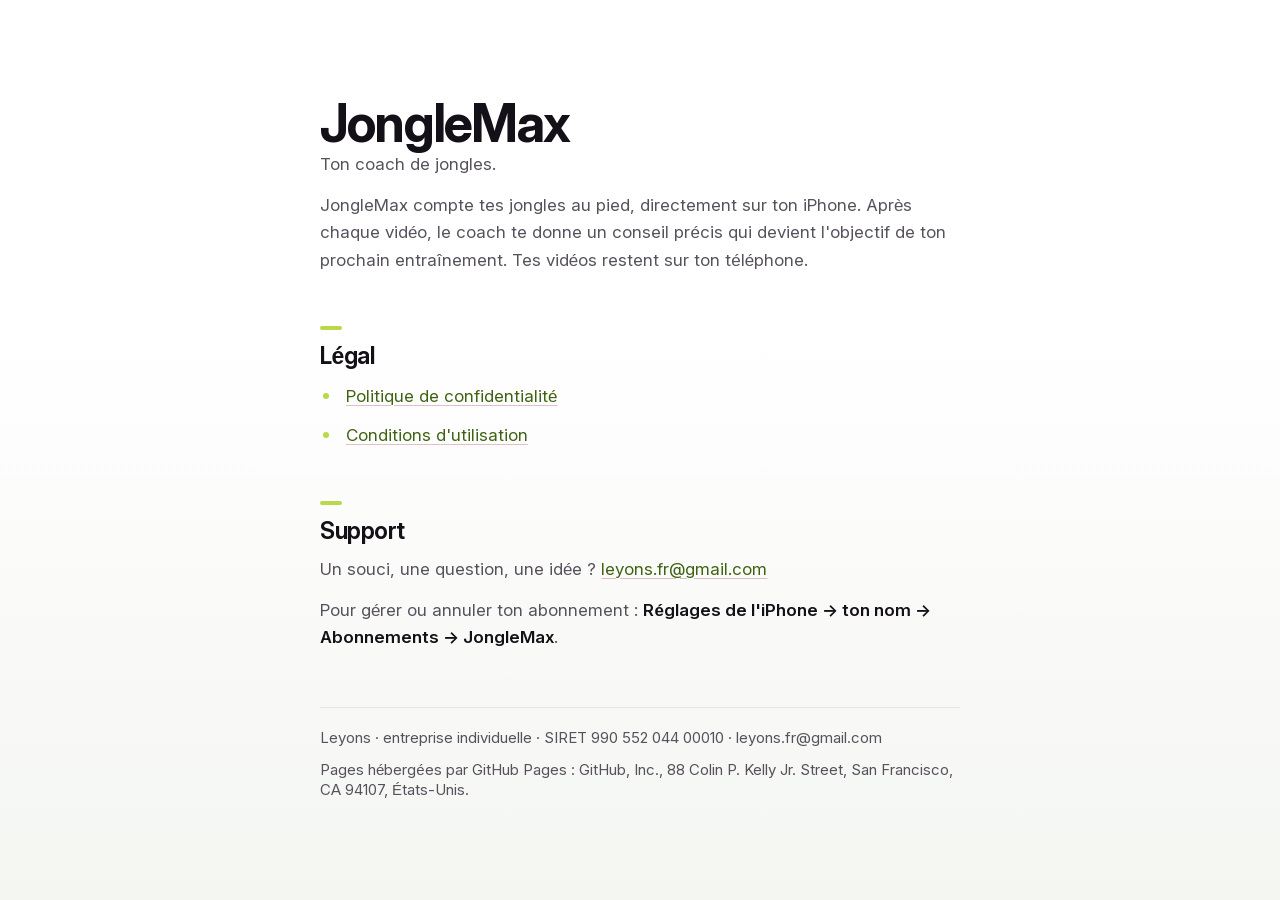
==== index.html @ 54e2ca79 "JongleMax : pages légales (confidentialité, CGU, support) Co-Authored-By: Claude Opus 5.5 <noreply@a" ====
<!doctype html>
<html lang="fr">
<head>
<meta charset="utf-8">
<meta name="viewport" content="width=device-width, initial-scale=1">
<title>JongleMax</title>
<link rel="stylesheet" href="style.css">
</head>
<body>

<h1>JongleMax</h1>

<p>Ton coach de jongles.</p>

<p>JongleMax compte tes jongles au pied, directement sur ton iPhone. Après chaque vidéo, le coach te donne un conseil précis qui devient l'objectif de ton prochain entraînement. Tes vidéos restent sur ton téléphone.</p>

<h2>Légal</h2>

<ul>
  <li><a href="confidentialite.html">Politique de confidentialité</a></li>
  <li><a href="cgu.html">Conditions d'utilisation</a></li>
</ul>

<h2>Support</h2>

<p>Un souci, une question, une idée&nbsp;? <a href="mailto:leyons.fr@gmail.com">leyons.fr@gmail.com</a></p>

<p>Pour gérer ou annuler ton abonnement&nbsp;: <strong>Réglages de l'iPhone → ton nom → Abonnements → JongleMax</strong>.</p>

<hr>
<footer>
Leyons · entreprise individuelle · SIRET 990 552 044 00010 · <a href="mailto:leyons.fr@gmail.com">leyons.fr@gmail.com</a><br>
Pages hébergées par GitHub Pages&nbsp;: GitHub, Inc., 88 Colin P. Kelly Jr. Street, San Francisco, CA 94107, États-Unis.
</footer>

</body>
</html>
---- style.css ----
/* JongleMax legal pages (style repris de Jawlyn, couleurs neutres en attendant la DA). Light only since 29/09/2026: they take the look of
   jawlyn.app (its footer links here), a warm white page with ink text, so a
   tap on "Privacy" lands on the same world, never on a dark one. The old
   prefers-color-scheme dark block is gone on purpose: an iPhone in dark mode
   used to open these pages on the night background.

   Still plain and fast: no script, one stylesheet, Inter self-hosted here
   (fonts/, OFL), so no request leaves for a font service. The text lives
   in the HTML and this file never adds any: every decoration below is an
   empty pseudo-element.

   Contrast, measured (WCAG 2) on white / on the blush #FBF3F6 / on the
   pinkest pixel rendered, the foot of the glass card (#FAEEF1): ink 18.9 /
   17.3 / 16.7; the grey 7.7 / 7.0 / 6.8; the link pink 5.5 / 5.0 / 4.8. The
   pale pink #F2A6BB (1.9:1) is never text: only the bullets and the small
   bar over each heading. */
:root {
  color-scheme: light;

  --bg-0: #ffffff;
  --bg-1: #f4f6f2;
  --ink: #131017;
  --ink-2: #57515c;
  --rose: #b8d94a;
  /* The landing's deep pink #B0506F measured 4.4:1 on the card's foot: one
     step deeper here, so a link passes 4.5 wherever it lands. */
  --rose-ink: #3f6212;
  --rose-tint: rgba(184, 217, 74, 0.32);
  --hairline: rgba(19, 16, 23, 0.08);

  /* The landing's glass card (slGlass): white to pink white, a sheen on the
     top half, a 1 px rim white at the top and pink at the foot. */
  --glass: linear-gradient(180deg, rgba(255, 255, 255, 0.86), rgba(252, 247, 249, 0.74));
  --glass-sheen: linear-gradient(180deg, rgba(255, 255, 255, 0.6), rgba(255, 255, 255, 0) 55%);
  --glass-rim: linear-gradient(180deg, #fff 0%, rgba(242, 166, 187, 0.35) 50%, rgba(242, 166, 187, 0.5) 100%);
  --glass-shadow: 0 10px 28px -12px rgba(70, 30, 50, 0.22), 0 2px 6px -2px rgba(70, 30, 50, 0.08);

  --font: 'Inter', -apple-system, BlinkMacSystemFont, 'Segoe UI', Roboto, sans-serif;
  --gutter: 20px;
}

/* Inter variable (weight + optical size), cut to the glyphs of these pages:
   ASCII, nbsp, the middle dot, the arrow of "Settings → Clear My Data"
   and "Settings → Manage My Subscription". Cut from Inter 4.1 (rsms/inter,
   InterVariable*.ttf), not from the landing's file: the Google latin
   subset that one comes from has no arrow, so the system font drew it.
   The other 100 glyphs keep the same outlines and metrics:
     python3 -m fontTools.subset InterVariable.ttf --flavor=woff2 \
       --unicodes="U+0020-007E,U+00A0,U+00A9,U+00B7,U+200B,U+2019,U+2192" \
       --layout-features=kern,liga --output-file=fonts/inter-opsz.woff2
   (the same for InterVariable-Italic.ttf -> inter-opsz-italic.woff2). */
@font-face {
  font-family: 'Inter';
  font-style: normal;
  font-weight: 100 900;
  font-display: swap;
  src: url('fonts/inter-opsz.woff2') format('woff2');
}
@font-face {
  font-family: 'Inter';
  font-style: italic;
  font-weight: 100 900;
  font-display: swap;
  src: url('fonts/inter-opsz-italic.woff2') format('woff2');
}

*,
*::before,
*::after {
  box-sizing: border-box;
}

html {
  background-color: var(--bg-0);
  -webkit-text-size-adjust: 100%;
  text-size-adjust: 100%;
}

body {
  margin: 0 auto;
  padding: 44px var(--gutter) calc(32px + env(safe-area-inset-bottom));
  max-width: calc(640px + 2 * var(--gutter));
  font-family: var(--font);
  font-size: 17px;
  font-weight: 400;
  line-height: 1.6;
  font-optical-sizing: auto;
  color: var(--ink-2);
  background: transparent;
  -webkit-font-smoothing: antialiased;
  -moz-osx-font-smoothing: grayscale;
  overflow-wrap: break-word;
}

/* The page's white, fading to the blush at the foot of the screen, fixed
   (background-attachment: fixed is ignored by iOS Safari, a fixed layer is
   not). */
body::before {
  content: '';
  position: fixed;
  inset: 0;
  z-index: -1;
  background-color: var(--bg-0);
  background-image: linear-gradient(180deg, var(--bg-0) 0%, var(--bg-0) 35%, var(--bg-1) 100%);
  pointer-events: none;
}

::selection {
  background: var(--rose-tint);
  color: var(--ink);
}

/* ---- type ---------------------------------------------------------------- */

h1 {
  margin: 0;
  font-size: clamp(34px, 9.4vw, 40px);
  font-weight: 650;
  font-variation-settings: 'opsz' 32;
  line-height: 1.06;
  letter-spacing: -0.03em;
  color: var(--ink);
  text-wrap: balance;
}

/* Under the title: the app, the date, the one-line change note. */
.updated {
  margin: 12px 0 28px;
  font-size: 15px;
  line-height: 1.5;
  color: var(--ink-2);
}

/* The opening paragraph of each page, in the landing's glass card. */
.updated + p {
  margin: 0 0 8px;
  padding: 18px 20px;
  border: 1px solid transparent;
  border-radius: 20px;
  background:
    var(--glass-sheen) padding-box,
    var(--glass) padding-box,
    var(--glass-rim) border-box;
  box-shadow: var(--glass-shadow);
  color: var(--ink-2);
}

h2 {
  margin: 44px 0 10px;
  font-size: 21px;
  font-weight: 650;
  line-height: 1.25;
  letter-spacing: -0.02em;
  color: var(--ink);
  text-wrap: balance;
  scroll-margin-top: 24px;
}

/* The landing's pink pill, small, over each heading: it marks where a
   section starts on a long page. */
h2::before {
  content: '';
  display: block;
  width: 22px;
  height: 4px;
  margin-bottom: 12px;
  border-radius: 2px;
  background: var(--rose);
}

p {
  margin: 0 0 14px;
}

/* No lone word on the last line ("it.", "28, 2026."), where supported. */
p,
li {
  text-wrap: pretty;
}

strong {
  font-weight: 600;
  color: var(--ink);
}

ul {
  margin: 0 0 14px;
  padding-left: 22px;
}

li {
  margin: 0 0 10px;
  padding-left: 4px;
}

/* ::marker keeps the list a list for VoiceOver (list-style: none would not). */
li::marker {
  color: var(--rose);
  font-size: 1.1em;
}

a {
  color: var(--rose-ink);
  text-decoration: underline;
  text-decoration-color: rgba(168, 74, 105, 0.35);
  text-decoration-thickness: 1px;
  text-underline-offset: 3px;
}

a:hover,
a:active {
  color: var(--ink);
  text-decoration-color: currentColor;
}

a:focus-visible {
  outline: 2px solid var(--ink);
  outline-offset: 2px;
  border-radius: 2px;
}

hr {
  height: 0;
  margin: 56px 0 0;
  border: 0;
  border-top: 1px solid var(--hairline);
}

/* The foot: the other page and the home, in the grey, as 44 px targets. */
footer {
  padding-top: 8px;
  font-size: 15px;
  line-height: 20px;
  color: var(--ink-2);
}

footer a {
  display: inline-flex;
  align-items: center;
  min-height: 44px;
  color: var(--ink-2);
  text-decoration: none;
}

footer a:hover,
footer a:active {
  color: var(--ink);
  text-decoration: underline;
}

/* index.html's foot is a line of text, not links: give it the same height. */
footer:not(:has(a)) {
  padding-top: 20px;
}

@media (min-width: 900px) {
  :root {
    --gutter: 40px;
  }

  body {
    padding-top: 96px;
    padding-bottom: 48px;
  }

  h1 {
    font-size: 52px;
    font-weight: 700;
    letter-spacing: -0.035em;
  }

  .updated {
    margin: 16px 0 36px;
  }

  .updated + p {
    padding: 22px 26px;
    border-radius: 24px;
  }

  h2 {
    margin-top: 52px;
    font-size: 23px;
  }
}
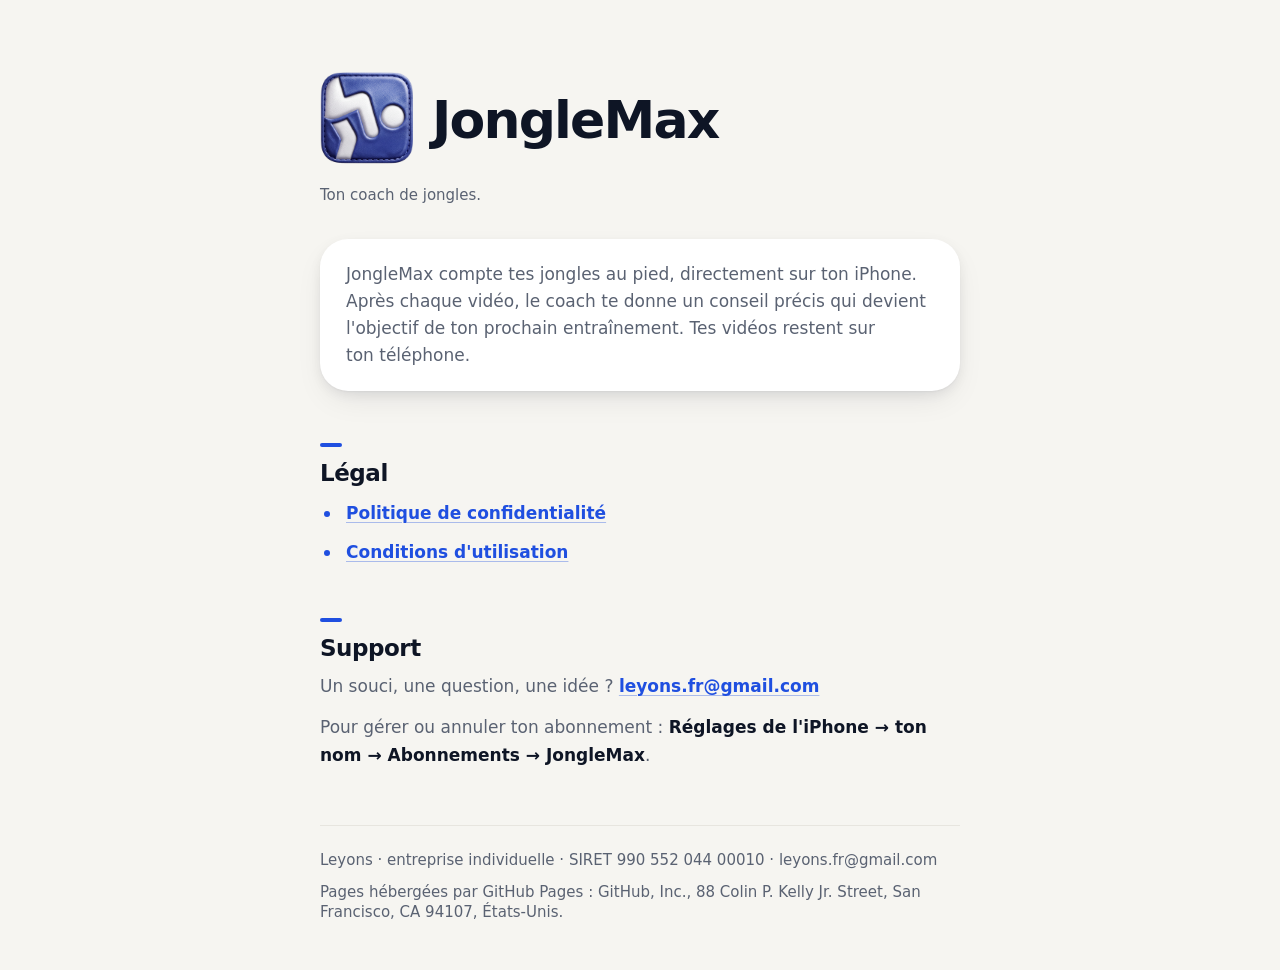
==== commit c37eaa5f: "Design system « Le bleu du coach » : craie, encre, bleu club, SF Pro Rounded, mode sombre, logo Co-A" ====
--- a/index.html
+++ b/index.html
@@ -3,16 +3,21 @@
 <head>
 <meta charset="utf-8">
 <meta name="viewport" content="width=device-width, initial-scale=1">
+<meta name="color-scheme" content="light dark">
+<meta name="theme-color" content="#F6F5F1" media="(prefers-color-scheme: light)">
+<meta name="theme-color" content="#0B0F17" media="(prefers-color-scheme: dark)">
 <title>JongleMax</title>
+<link rel="icon" href="logo.png" type="image/png">
+<link rel="apple-touch-icon" href="logo.png">
 <link rel="stylesheet" href="style.css">
 </head>
 <body>
 
-<h1>JongleMax</h1>
+<h1 class="marque grande"><img src="logo.png" alt="" width="72" height="72"><span>JongleMax</span></h1>
 
-<p>Ton coach de jongles.</p>
+<p class="updated">Ton coach de jongles.</p>
 
-<p>JongleMax compte tes jongles au pied, directement sur ton iPhone. Après chaque vidéo, le coach te donne un conseil précis qui devient l'objectif de ton prochain entraînement. Tes vidéos restent sur ton téléphone.</p>
+<p class="carte">JongleMax compte tes jongles au pied, directement sur ton iPhone. Après chaque vidéo, le coach te donne un conseil précis qui devient l'objectif de ton prochain entraînement. Tes vidéos restent sur ton téléphone.</p>
 
 <h2>Légal</h2>
 
--- a/style.css
+++ b/style.css
@@ -1,67 +1,38 @@
-/* JongleMax legal pages (style repris de Jawlyn, couleurs neutres en attendant la DA). Light only since 29/09/2026: they take the look of
-   jawlyn.app (its footer links here), a warm white page with ink text, so a
-   tap on "Privacy" lands on the same world, never on a dark one. The old
-   prefers-color-scheme dark block is gone on purpose: an iPhone in dark mode
-   used to open these pages on the night background.
-
-   Still plain and fast: no script, one stylesheet, Inter self-hosted here
-   (fonts/, OFL), so no request leaves for a font service. The text lives
-   in the HTML and this file never adds any: every decoration below is an
-   empty pseudo-element.
-
-   Contrast, measured (WCAG 2) on white / on the blush #FBF3F6 / on the
-   pinkest pixel rendered, the foot of the glass card (#FAEEF1): ink 18.9 /
-   17.3 / 16.7; the grey 7.7 / 7.0 / 6.8; the link pink 5.5 / 5.0 / 4.8. The
-   pale pink #F2A6BB (1.9:1) is never text: only the bullets and the small
-   bar over each heading. */
+/* JongleMax, pages légales : le design system de l'app, « Le bleu du coach » (docs/DESIGN-SYSTEM.md), 22/10/2026.
+   Du papier craie, de l'encre, un seul bleu. La page suit le mode clair / sombre de l'iPhone, comme l'app : craie et
+   encre le jour, nuit bleutée et craie la nuit. La police est celle de l'app, SF Pro Rounded (`ui-rounded`, la police du
+   système sur iPhone et Mac : rien à télécharger) ; ailleurs, la police du système.
+   Toujours plain et rapide : aucun script, aucun cookie, une feuille de style, une image (le logo). */
 :root {
-  color-scheme: light;
-
-  --bg-0: #ffffff;
-  --bg-1: #f4f6f2;
-  --ink: #131017;
-  --ink-2: #57515c;
-  --rose: #b8d94a;
-  /* The landing's deep pink #B0506F measured 4.4:1 on the card's foot: one
-     step deeper here, so a link passes 4.5 wherever it lands. */
-  --rose-ink: #3f6212;
-  --rose-tint: rgba(184, 217, 74, 0.32);
-  --hairline: rgba(19, 16, 23, 0.08);
-
-  /* The landing's glass card (slGlass): white to pink white, a sheen on the
-     top half, a 1 px rim white at the top and pink at the foot. */
-  --glass: linear-gradient(180deg, rgba(255, 255, 255, 0.86), rgba(252, 247, 249, 0.74));
-  --glass-sheen: linear-gradient(180deg, rgba(255, 255, 255, 0.6), rgba(255, 255, 255, 0) 55%);
-  --glass-rim: linear-gradient(180deg, #fff 0%, rgba(242, 166, 187, 0.35) 50%, rgba(242, 166, 187, 0.5) 100%);
-  --glass-shadow: 0 10px 28px -12px rgba(70, 30, 50, 0.22), 0 2px 6px -2px rgba(70, 30, 50, 0.08);
-
-  --font: 'Inter', -apple-system, BlinkMacSystemFont, 'Segoe UI', Roboto, sans-serif;
+  color-scheme: light dark;
+
+  --craie: #F6F5F1;
+  --surface: #FFFFFF;
+  --encre: #0E1525;
+  --gris: #5A6272;
+  --bleu: #1F4FE0;
+  --bleu-lave: #E6ECFD;
+  --separateur: #E7E5DF;
+  --selection: rgba(31, 79, 224, 0.18);
+  /* L'ombre douce des cartes de l'app (Shadow.carte, 3 couches), mode clair seulement. */
+  --ombre-carte: 0 1px 2px rgba(14, 21, 37, 0.04), 0 4px 12px rgba(14, 21, 37, 0.06), 0 12px 32px -8px rgba(14, 21, 37, 0.10);
+
+  --font: ui-rounded, -apple-system, BlinkMacSystemFont, "SF Pro Rounded", "SF Pro Text", system-ui, "Segoe UI", Roboto, sans-serif;
   --gutter: 20px;
 }
 
-/* Inter variable (weight + optical size), cut to the glyphs of these pages:
-   ASCII, nbsp, the middle dot, the arrow of "Settings → Clear My Data"
-   and "Settings → Manage My Subscription". Cut from Inter 4.1 (rsms/inter,
-   InterVariable*.ttf), not from the landing's file: the Google latin
-   subset that one comes from has no arrow, so the system font drew it.
-   The other 100 glyphs keep the same outlines and metrics:
-     python3 -m fontTools.subset InterVariable.ttf --flavor=woff2 \
-       --unicodes="U+0020-007E,U+00A0,U+00A9,U+00B7,U+200B,U+2019,U+2192" \
-       --layout-features=kern,liga --output-file=fonts/inter-opsz.woff2
-   (the same for InterVariable-Italic.ttf -> inter-opsz-italic.woff2). */
-@font-face {
-  font-family: 'Inter';
-  font-style: normal;
-  font-weight: 100 900;
-  font-display: swap;
-  src: url('fonts/inter-opsz.woff2') format('woff2');
-}
-@font-face {
-  font-family: 'Inter';
-  font-style: italic;
-  font-weight: 100 900;
-  font-display: swap;
-  src: url('fonts/inter-opsz-italic.woff2') format('woff2');
+@media (prefers-color-scheme: dark) {
+  :root {
+    --craie: #0B0F17;
+    --surface: #151B26;
+    --encre: #EEF1F6;
+    --gris: #A3ABBA;
+    --bleu: #6E9BFF;
+    --bleu-lave: #1B2540;
+    --separateur: #222A38;
+    --selection: rgba(110, 155, 255, 0.28);
+    --ombre-carte: none;
+  }
 }
 
 *,
@@ -71,93 +42,117 @@
 }
 
 html {
-  background-color: var(--bg-0);
+  background-color: var(--craie);
   -webkit-text-size-adjust: 100%;
   text-size-adjust: 100%;
 }
 
 body {
   margin: 0 auto;
-  padding: 44px var(--gutter) calc(32px + env(safe-area-inset-bottom));
+  padding: 24px var(--gutter) calc(32px + env(safe-area-inset-bottom));
   max-width: calc(640px + 2 * var(--gutter));
   font-family: var(--font);
   font-size: 17px;
   font-weight: 400;
   line-height: 1.6;
-  font-optical-sizing: auto;
-  color: var(--ink-2);
-  background: transparent;
+  color: var(--gris);
+  background: var(--craie);
   -webkit-font-smoothing: antialiased;
   -moz-osx-font-smoothing: grayscale;
   overflow-wrap: break-word;
 }
 
-/* The page's white, fading to the blush at the foot of the screen, fixed
-   (background-attachment: fixed is ignored by iOS Safari, a fixed layer is
-   not). */
-body::before {
-  content: '';
-  position: fixed;
-  inset: 0;
-  z-index: -1;
-  background-color: var(--bg-0);
-  background-image: linear-gradient(180deg, var(--bg-0) 0%, var(--bg-0) 35%, var(--bg-1) 100%);
-  pointer-events: none;
-}
-
 ::selection {
-  background: var(--rose-tint);
-  color: var(--ink);
-}
-
-/* ---- type ---------------------------------------------------------------- */
+  background: var(--selection);
+  color: var(--encre);
+}
+
+/* ---- la marque : le logo cuir et le nom, comme dans l'app (components/Marque.tsx) ------------------------------ */
+
+.marque {
+  display: flex;
+  align-items: center;
+  gap: 10px;
+  margin: 0 0 36px;
+  color: var(--encre);
+  text-decoration: none;
+}
+
+.marque img {
+  width: 36px;
+  height: 36px;
+  display: block;
+}
+
+.marque span {
+  font-size: 20px;
+  font-weight: 800;
+  letter-spacing: -0.02em;
+  line-height: 1;
+}
+
+/* Sur la page d'accueil, la marque est le titre. */
+.marque.grande {
+  gap: 16px;
+  margin: 24px 0 8px;
+}
+
+.marque.grande img {
+  width: 72px;
+  height: 72px;
+}
+
+.marque.grande span {
+  font-size: clamp(34px, 9.4vw, 40px);
+  letter-spacing: -0.03em;
+}
+
+/* ---- type -------------------------------------------------------------------------------------------------- */
 
 h1 {
   margin: 0;
   font-size: clamp(34px, 9.4vw, 40px);
-  font-weight: 650;
-  font-variation-settings: 'opsz' 32;
+  font-weight: 800;
   line-height: 1.06;
   letter-spacing: -0.03em;
-  color: var(--ink);
+  color: var(--encre);
   text-wrap: balance;
 }
 
-/* Under the title: the app, the date, the one-line change note. */
+/* Sous le titre : l'app, la date. */
 .updated {
-  margin: 12px 0 28px;
+  margin: 12px 0 24px;
   font-size: 15px;
   line-height: 1.5;
-  color: var(--ink-2);
-}
-
-/* The opening paragraph of each page, in the landing's glass card. */
-.updated + p {
+  color: var(--gris);
+}
+
+/* Le premier paragraphe de chaque page, dans une carte blanche posée sur la craie (sans bordure, ombre douce). */
+.carte {
   margin: 0 0 8px;
   padding: 18px 20px;
-  border: 1px solid transparent;
-  border-radius: 20px;
-  background:
-    var(--glass-sheen) padding-box,
-    var(--glass) padding-box,
-    var(--glass-rim) border-box;
-  box-shadow: var(--glass-shadow);
-  color: var(--ink-2);
+  border-radius: 24px;
+  background: var(--surface);
+  box-shadow: var(--ombre-carte);
+  color: var(--gris);
+}
+
+.carte strong {
+  color: var(--encre);
 }
 
 h2 {
   margin: 44px 0 10px;
   font-size: 21px;
-  font-weight: 650;
+  font-weight: 800;
   line-height: 1.25;
   letter-spacing: -0.02em;
-  color: var(--ink);
+  color: var(--encre);
   text-wrap: balance;
   scroll-margin-top: 24px;
 }
 
-/* The landing's pink pill, small, over each heading: it marks where a
-   section starts on a long page. */
+/* Le petit trait bleu club au-dessus de chaque section : la barre de niveau de l'app, en miniature. */
 h2::before {
   content: '';
   display: block;
@@ -165,22 +160,28 @@
   height: 4px;
   margin-bottom: 12px;
   border-radius: 2px;
-  background: var(--rose);
+  background: var(--bleu);
+}
+
+h3 {
+  margin: 28px 0 8px;
+  font-size: 17px;
+  font-weight: 700;
+  color: var(--encre);
 }
 
 p {
   margin: 0 0 14px;
 }
 
-/* No lone word on the last line ("it.", "28, 2026."), where supported. */
 p,
 li {
   text-wrap: pretty;
 }
 
 strong {
-  font-weight: 600;
-  color: var(--ink);
+  font-weight: 700;
+  color: var(--encre);
 }
 
 ul {
@@ -193,62 +194,61 @@
   padding-left: 4px;
 }
 
-/* ::marker keeps the list a list for VoiceOver (list-style: none would not). */
 li::marker {
-  color: var(--rose);
+  color: var(--bleu);
   font-size: 1.1em;
 }
 
 a {
-  color: var(--rose-ink);
+  color: var(--bleu);
+  font-weight: 600;
   text-decoration: underline;
-  text-decoration-color: rgba(168, 74, 105, 0.35);
+  text-decoration-color: color-mix(in srgb, var(--bleu) 35%, transparent);
   text-decoration-thickness: 1px;
   text-underline-offset: 3px;
 }
 
 a:hover,
 a:active {
-  color: var(--ink);
   text-decoration-color: currentColor;
 }
 
 a:focus-visible {
-  outline: 2px solid var(--ink);
+  outline: 2px solid var(--bleu);
   outline-offset: 2px;
-  border-radius: 2px;
+  border-radius: 4px;
 }
 
 hr {
   height: 0;
   margin: 56px 0 0;
   border: 0;
-  border-top: 1px solid var(--hairline);
-}
-
-/* The foot: the other page and the home, in the grey, as 44 px targets. */
+  border-top: 1px solid var(--separateur);
+}
+
+/* Le pied : l'éditeur, l'hébergeur, les autres pages, en gris, cibles de 44 px. */
 footer {
-  padding-top: 8px;
+  padding-top: 12px;
   font-size: 15px;
   line-height: 20px;
-  color: var(--ink-2);
+  color: var(--gris);
 }
 
 footer a {
   display: inline-flex;
   align-items: center;
   min-height: 44px;
-  color: var(--ink-2);
+  color: var(--gris);
+  font-weight: 400;
   text-decoration: none;
 }
 
 footer a:hover,
 footer a:active {
-  color: var(--ink);
+  color: var(--encre);
   text-decoration: underline;
 }
 
-/* index.html's foot is a line of text, not links: give it the same height. */
 footer:not(:has(a)) {
   padding-top: 20px;
 }
@@ -259,23 +259,32 @@
   }
 
   body {
-    padding-top: 96px;
+    padding-top: 48px;
     padding-bottom: 48px;
   }
 
-  h1 {
+  .marque {
+    margin-bottom: 56px;
+  }
+
+  h1,
+  .marque.grande span {
     font-size: 52px;
-    font-weight: 700;
     letter-spacing: -0.035em;
   }
 
+  .marque.grande img {
+    width: 96px;
+    height: 96px;
+  }
+
   .updated {
-    margin: 16px 0 36px;
-  }
-
-  .updated + p {
+    margin: 16px 0 32px;
+  }
+
+  .carte {
     padding: 22px 26px;
-    border-radius: 24px;
+    border-radius: 28px;
   }
 
   h2 {
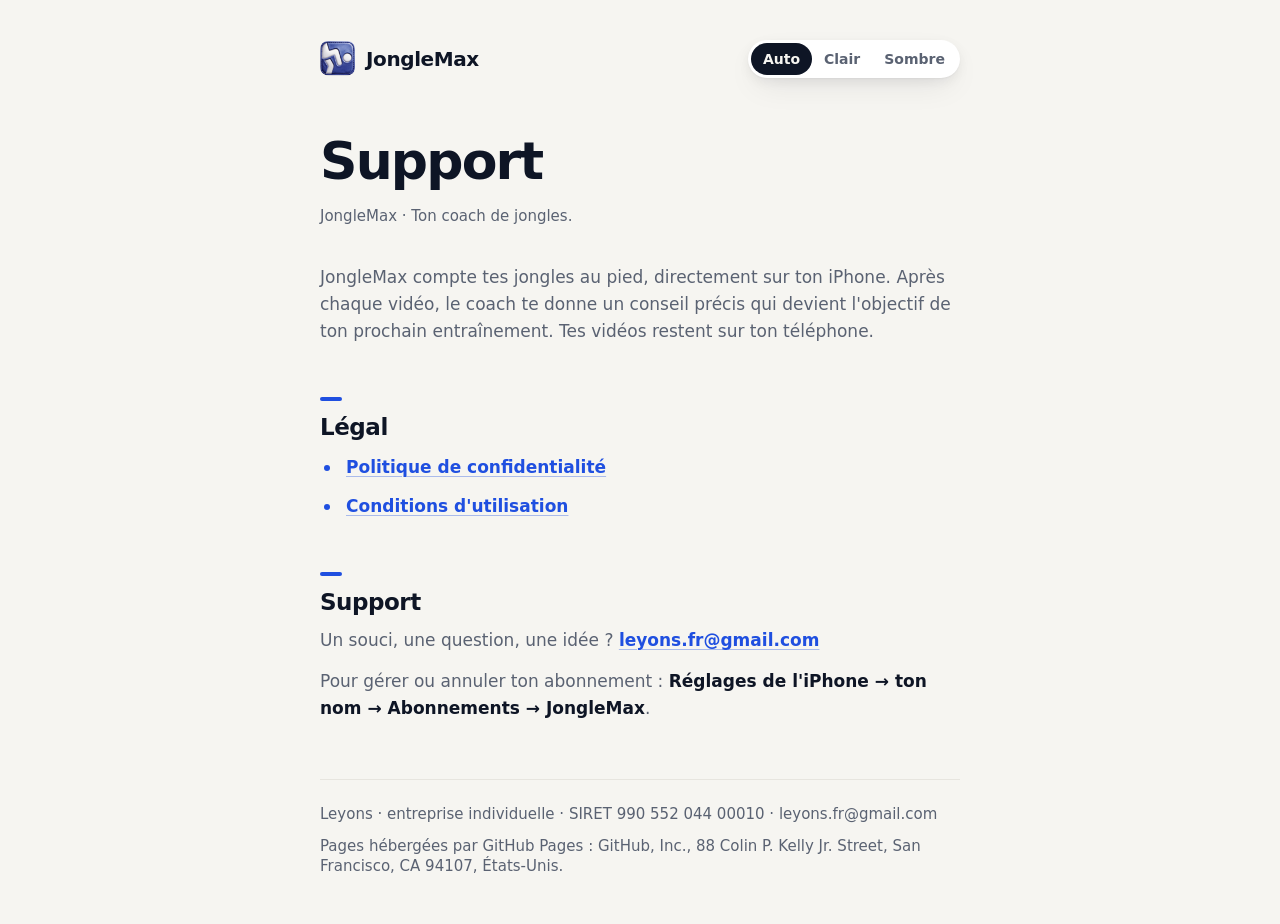
==== commit 89c10e35: "Choix clair / sombre, même en-tête partout, plus de carte d'intro Co-Authored-By: Claude Fable 5.1 <" ====
--- a/index.html
+++ b/index.html
@@ -6,18 +6,34 @@
 <meta name="color-scheme" content="light dark">
 <meta name="theme-color" content="#F6F5F1" media="(prefers-color-scheme: light)">
 <meta name="theme-color" content="#0B0F17" media="(prefers-color-scheme: dark)">
-<title>JongleMax</title>
+<title>Support · JongleMax</title>
 <link rel="icon" href="logo.png" type="image/png">
 <link rel="apple-touch-icon" href="logo.png">
-<link rel="stylesheet" href="style.css">
+<link rel="stylesheet" href="style.css?v=20261022c">
+<script>
+(function () {
+  var t = null;
+  try { t = localStorage.getItem('theme'); } catch (e) {}
+  if (t === 'light' || t === 'dark') document.documentElement.dataset.theme = t;
+})();
+</script>
 </head>
 <body>
 
-<h1 class="marque grande"><img src="logo.png" alt="" width="72" height="72"><span>JongleMax</span></h1>
+<header class="entete">
+<a class="marque" href="index.html"><img src="logo.png" alt="" width="36" height="36"><span>JongleMax</span></a>
+<div class="theme" role="group" aria-label="Apparence">
+<button type="button" data-theme="auto" aria-pressed="true">Auto</button>
+<button type="button" data-theme="light" aria-pressed="false">Clair</button>
+<button type="button" data-theme="dark" aria-pressed="false">Sombre</button>
+</div>
+</header>
 
-<p class="updated">Ton coach de jongles.</p>
+<h1>Support</h1>
 
-<p class="carte">JongleMax compte tes jongles au pied, directement sur ton iPhone. Après chaque vidéo, le coach te donne un conseil précis qui devient l'objectif de ton prochain entraînement. Tes vidéos restent sur ton téléphone.</p>
+<p class="updated">JongleMax · Ton coach de jongles.</p>
+
+<p>JongleMax compte tes jongles au pied, directement sur ton iPhone. Après chaque vidéo, le coach te donne un conseil précis qui devient l'objectif de ton prochain entraînement. Tes vidéos restent sur ton téléphone.</p>
 
 <h2>Légal</h2>
 
@@ -38,5 +54,22 @@
 Pages hébergées par GitHub Pages&nbsp;: GitHub, Inc., 88 Colin P. Kelly Jr. Street, San Francisco, CA 94107, États-Unis.
 </footer>
 
+<script>
+(function () {
+  var boutons = document.querySelectorAll('.theme button');
+  function montrer(t) {
+    boutons.forEach(function (b) { b.setAttribute('aria-pressed', String(b.dataset.theme === t)); });
+  }
+  montrer(document.documentElement.dataset.theme || 'auto');
+  boutons.forEach(function (b) {
+    b.addEventListener('click', function () {
+      var t = b.dataset.theme;
+      if (t === 'auto') { delete document.documentElement.dataset.theme; } else { document.documentElement.dataset.theme = t; }
+      try { if (t === 'auto') { localStorage.removeItem('theme'); } else { localStorage.setItem('theme', t); } } catch (e) {}
+      montrer(t);
+    });
+  });
+})();
+</script>
 </body>
 </html>
--- a/style.css
+++ b/style.css
@@ -1,8 +1,9 @@
 /* JongleMax, pages légales : le design system de l'app, « Le bleu du coach » (docs/DESIGN-SYSTEM.md), 22/10/2026.
-   Du papier craie, de l'encre, un seul bleu. La page suit le mode clair / sombre de l'iPhone, comme l'app : craie et
-   encre le jour, nuit bleutée et craie la nuit. La police est celle de l'app, SF Pro Rounded (`ui-rounded`, la police du
-   système sur iPhone et Mac : rien à télécharger) ; ailleurs, la police du système.
-   Toujours plain et rapide : aucun script, aucun cookie, une feuille de style, une image (le logo). */
+   Du papier craie, de l'encre, un seul bleu. La page suit le mode clair / sombre de l'iPhone, comme l'app, sauf si le
+   lecteur choisit lui-même (le sélecteur de l'en-tête, gardé dans localStorage : une préférence d'affichage, ni cookie
+   ni statistique). La police est celle de l'app, SF Pro Rounded (`ui-rounded`, la police du système sur iPhone et Mac :
+   rien à télécharger) ; ailleurs, la police du système.
+   Toujours plain et rapide : aucun cookie, une feuille de style, une image (le logo), deux scripts de dix lignes. */
 :root {
   color-scheme: light dark;
 
@@ -21,8 +22,9 @@
   --gutter: 20px;
 }
 
+/* La nuit de l'app : suit l'iPhone, sauf choix « Clair » du lecteur. */
 @media (prefers-color-scheme: dark) {
-  :root {
+  :root:not([data-theme="light"]) {
     --craie: #0B0F17;
     --surface: #151B26;
     --encre: #EEF1F6;
@@ -35,6 +37,27 @@
   }
 }
 
+/* Choix « Sombre » du lecteur, quel que soit le réglage de l'iPhone. */
+:root[data-theme="dark"] {
+  --craie: #0B0F17;
+  --surface: #151B26;
+  --encre: #EEF1F6;
+  --gris: #A3ABBA;
+  --bleu: #6E9BFF;
+  --bleu-lave: #1B2540;
+  --separateur: #222A38;
+  --selection: rgba(110, 155, 255, 0.28);
+  --ombre-carte: none;
+}
+
+:root[data-theme="light"] {
+  color-scheme: light;
+}
+
+:root[data-theme="dark"] {
+  color-scheme: dark;
+}
+
 *,
 *::before,
 *::after {
@@ -49,7 +72,7 @@
 
 body {
   margin: 0 auto;
-  padding: 24px var(--gutter) calc(32px + env(safe-area-inset-bottom));
+  padding: 20px var(--gutter) calc(32px + env(safe-area-inset-bottom));
   max-width: calc(640px + 2 * var(--gutter));
   font-family: var(--font);
   font-size: 17px;
@@ -67,13 +90,20 @@
   color: var(--encre);
 }
 
-/* ---- la marque : le logo cuir et le nom, comme dans l'app (components/Marque.tsx) ------------------------------ */
+/* ---- l'en-tête : la marque (logo cuir + nom, comme components/Marque.tsx) et le choix clair / sombre ---------- */
+
+.entete {
+  display: flex;
+  align-items: center;
+  justify-content: space-between;
+  gap: 16px;
+  margin: 0 0 36px;
+}
 
 .marque {
   display: flex;
   align-items: center;
   gap: 10px;
-  margin: 0 0 36px;
   color: var(--encre);
   text-decoration: none;
 }
@@ -91,20 +121,39 @@
   line-height: 1;
 }
 
-/* Sur la page d'accueil, la marque est le titre. */
-.marque.grande {
-  gap: 16px;
-  margin: 24px 0 8px;
-}
-
-.marque.grande img {
-  width: 72px;
-  height: 72px;
-}
-
-.marque.grande span {
-  font-size: clamp(34px, 9.4vw, 40px);
-  letter-spacing: -0.03em;
+/* Le sélecteur : une capsule blanche posée sur la craie (comme les cartes de l'app), trois choix, le choisi en encre. */
+.theme {
+  display: flex;
+  flex: none;
+  padding: 3px;
+  border-radius: 999px;
+  background: var(--surface);
+  box-shadow: var(--ombre-carte);
+}
+
+.theme button {
+  min-height: 32px;
+  padding: 0 12px;
+  border: 0;
+  border-radius: 999px;
+  background: transparent;
+  font: inherit;
+  font-size: 14px;
+  font-weight: 600;
+  line-height: 1;
+  color: var(--gris);
+  cursor: pointer;
+  -webkit-tap-highlight-color: transparent;
+}
+
+.theme button[aria-pressed="true"] {
+  background: var(--encre);
+  color: var(--craie);
+}
+
+.theme button:focus-visible {
+  outline: 2px solid var(--bleu);
+  outline-offset: 1px;
 }
 
 /* ---- type -------------------------------------------------------------------------------------------------- */
@@ -121,24 +170,10 @@
 
 /* Sous le titre : l'app, la date. */
 .updated {
-  margin: 12px 0 24px;
+  margin: 12px 0 28px;
   font-size: 15px;
   line-height: 1.5;
   color: var(--gris);
-}
-
-/* Le premier paragraphe de chaque page, dans une carte blanche posée sur la craie (sans bordure, ombre douce). */
-.carte {
-  margin: 0 0 8px;
-  padding: 18px 20px;
-  border-radius: 24px;
-  background: var(--surface);
-  box-shadow: var(--ombre-carte);
-  color: var(--gris);
-}
-
-.carte strong {
-  color: var(--encre);
 }
 
 h2 {
@@ -259,32 +294,21 @@
   }
 
   body {
-    padding-top: 48px;
+    padding-top: 40px;
     padding-bottom: 48px;
   }
 
-  .marque {
+  .entete {
     margin-bottom: 56px;
   }
 
-  h1,
-  .marque.grande span {
+  h1 {
     font-size: 52px;
     letter-spacing: -0.035em;
   }
 
-  .marque.grande img {
-    width: 96px;
-    height: 96px;
-  }
-
   .updated {
-    margin: 16px 0 32px;
-  }
-
-  .carte {
-    padding: 22px 26px;
-    border-radius: 28px;
+    margin: 16px 0 36px;
   }
 
   h2 {
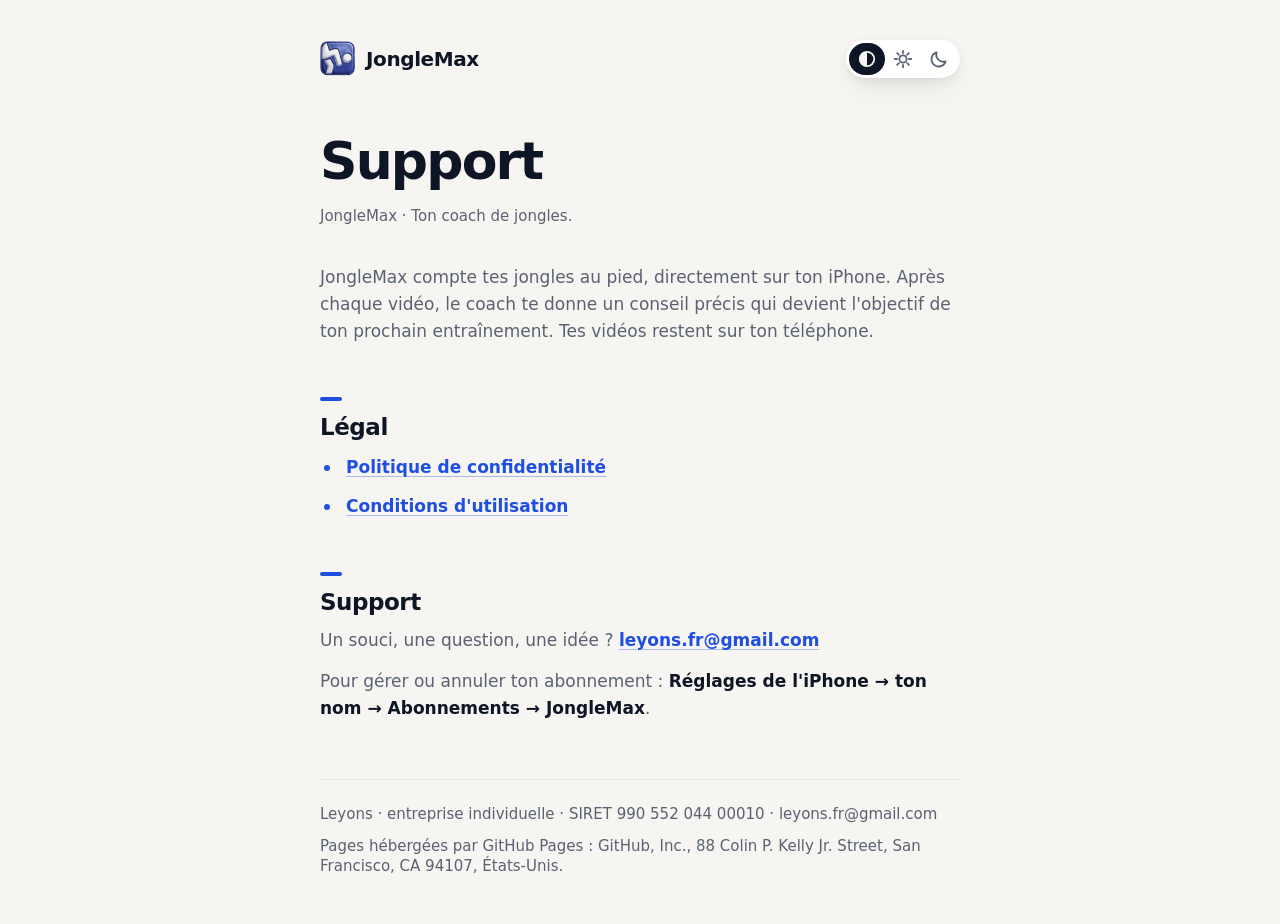
==== commit 36db3183: "Sélecteur d'apparence en icônes (auto, soleil, lune) Co-Authored-By: Claude Fable 5.1 <noreply@anthr" ====
--- a/index.html
+++ b/index.html
@@ -9,7 +9,7 @@
 <title>Support · JongleMax</title>
 <link rel="icon" href="logo.png" type="image/png">
 <link rel="apple-touch-icon" href="logo.png">
-<link rel="stylesheet" href="style.css?v=20261022c">
+<link rel="stylesheet" href="style.css?v=20261022d">
 <script>
 (function () {
   var t = null;
@@ -23,9 +23,9 @@
 <header class="entete">
 <a class="marque" href="index.html"><img src="logo.png" alt="" width="36" height="36"><span>JongleMax</span></a>
 <div class="theme" role="group" aria-label="Apparence">
-<button type="button" data-theme="auto" aria-pressed="true">Auto</button>
-<button type="button" data-theme="light" aria-pressed="false">Clair</button>
-<button type="button" data-theme="dark" aria-pressed="false">Sombre</button>
+<button type="button" data-theme="auto" aria-pressed="true" aria-label="Automatique (suit l'iPhone)" title="Automatique (suit l'iPhone)"><svg viewBox="0 0 20 20" aria-hidden="true"><circle cx="10" cy="10" r="7.2" fill="none" stroke="currentColor" stroke-width="1.8"/><path d="M10 2.8 A7.2 7.2 0 0 0 10 17.2 Z" fill="currentColor"/></svg></button>
+<button type="button" data-theme="light" aria-pressed="false" aria-label="Clair" title="Clair"><svg viewBox="0 0 20 20" aria-hidden="true"><circle cx="10" cy="10" r="3.6" fill="none" stroke="currentColor" stroke-width="1.8"/><g stroke="currentColor" stroke-width="1.8" stroke-linecap="round"><path d="M10 1.8v2.2M10 16v2.2M1.8 10h2.2M16 10h2.2M4.2 4.2l1.6 1.6M14.2 14.2l1.6 1.6M4.2 15.8l1.6-1.6M14.2 5.8l1.6-1.6"/></g></svg></button>
+<button type="button" data-theme="dark" aria-pressed="false" aria-label="Sombre" title="Sombre"><svg viewBox="0 0 20 20" aria-hidden="true"><path d="M16.6 12.4A7.2 7.2 0 0 1 7.6 3.4a7.2 7.2 0 1 0 9 9Z" fill="none" stroke="currentColor" stroke-width="1.8" stroke-linejoin="round"/></svg></button>
 </div>
 </header>
 
--- a/style.css
+++ b/style.css
@@ -121,7 +121,8 @@
   line-height: 1;
 }
 
-/* Le sélecteur : une capsule blanche posée sur la craie (comme les cartes de l'app), trois choix, le choisi en encre. */
+/* Le sélecteur : une capsule blanche posée sur la craie (comme les cartes de l'app), trois icônes (auto, soleil, lune),
+   la choisie en encre. */
 .theme {
   display: flex;
   flex: none;
@@ -132,18 +133,23 @@
 }
 
 .theme button {
-  min-height: 32px;
-  padding: 0 12px;
+  display: grid;
+  place-items: center;
+  width: 36px;
+  height: 32px;
+  padding: 0;
   border: 0;
   border-radius: 999px;
   background: transparent;
-  font: inherit;
-  font-size: 14px;
-  font-weight: 600;
-  line-height: 1;
   color: var(--gris);
   cursor: pointer;
   -webkit-tap-highlight-color: transparent;
+}
+
+.theme svg {
+  width: 20px;
+  height: 20px;
+  display: block;
 }
 
 .theme button[aria-pressed="true"] {
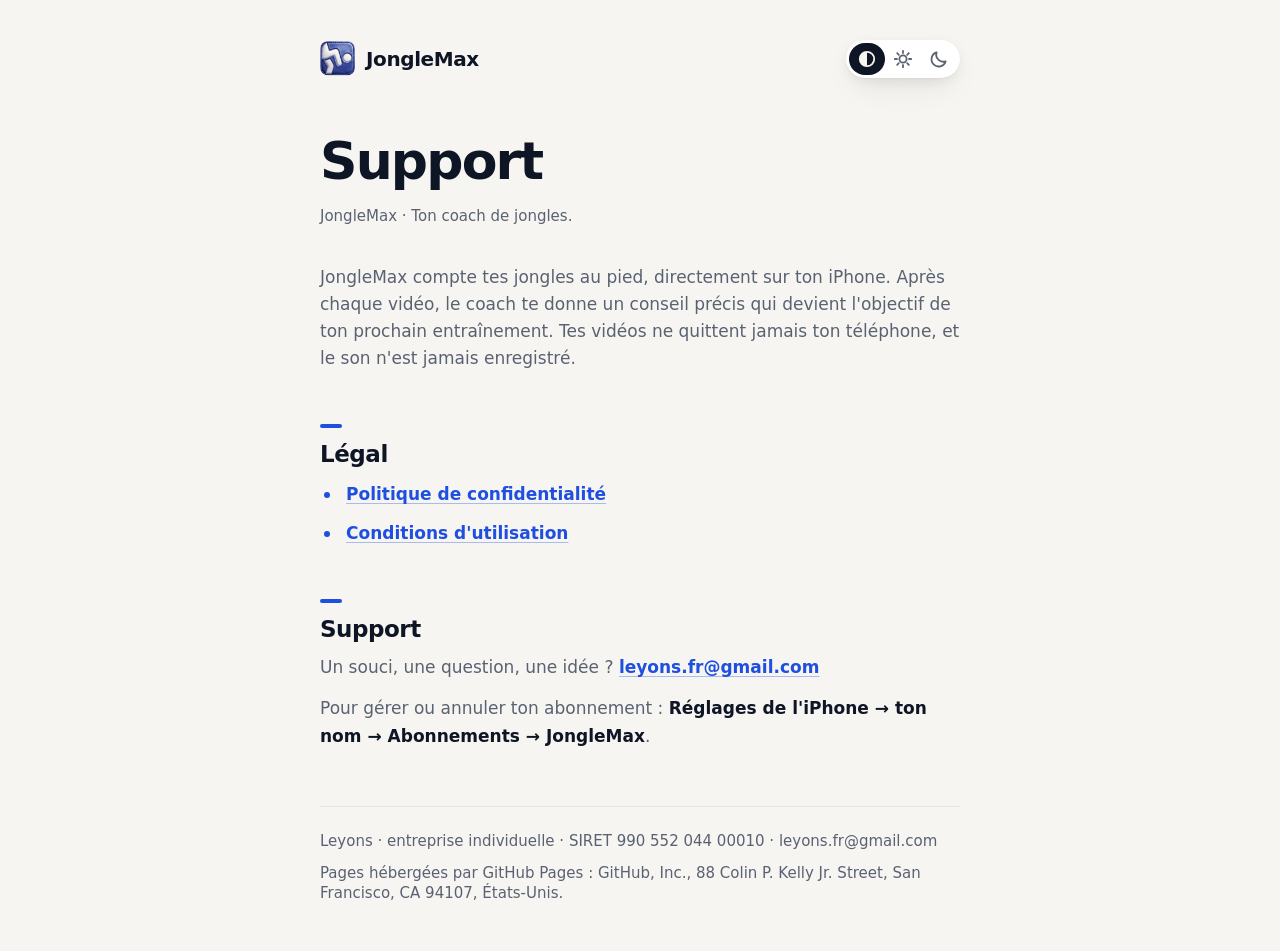
==== commit 4189e69f: "Textes mis à jour (24/10) : plus de partage ni de micro, vérification du cadrage, onboarding, rappel" ====
--- a/index.html
+++ b/index.html
@@ -33,7 +33,7 @@
 
 <p class="updated">JongleMax · Ton coach de jongles.</p>
 
-<p>JongleMax compte tes jongles au pied, directement sur ton iPhone. Après chaque vidéo, le coach te donne un conseil précis qui devient l'objectif de ton prochain entraînement. Tes vidéos restent sur ton téléphone.</p>
+<p>JongleMax compte tes jongles au pied, directement sur ton iPhone. Après chaque vidéo, le coach te donne un conseil précis qui devient l'objectif de ton prochain entraînement. Tes vidéos ne quittent jamais ton téléphone, et le son n'est jamais enregistré.</p>
 
 <h2>Légal</h2>
 
